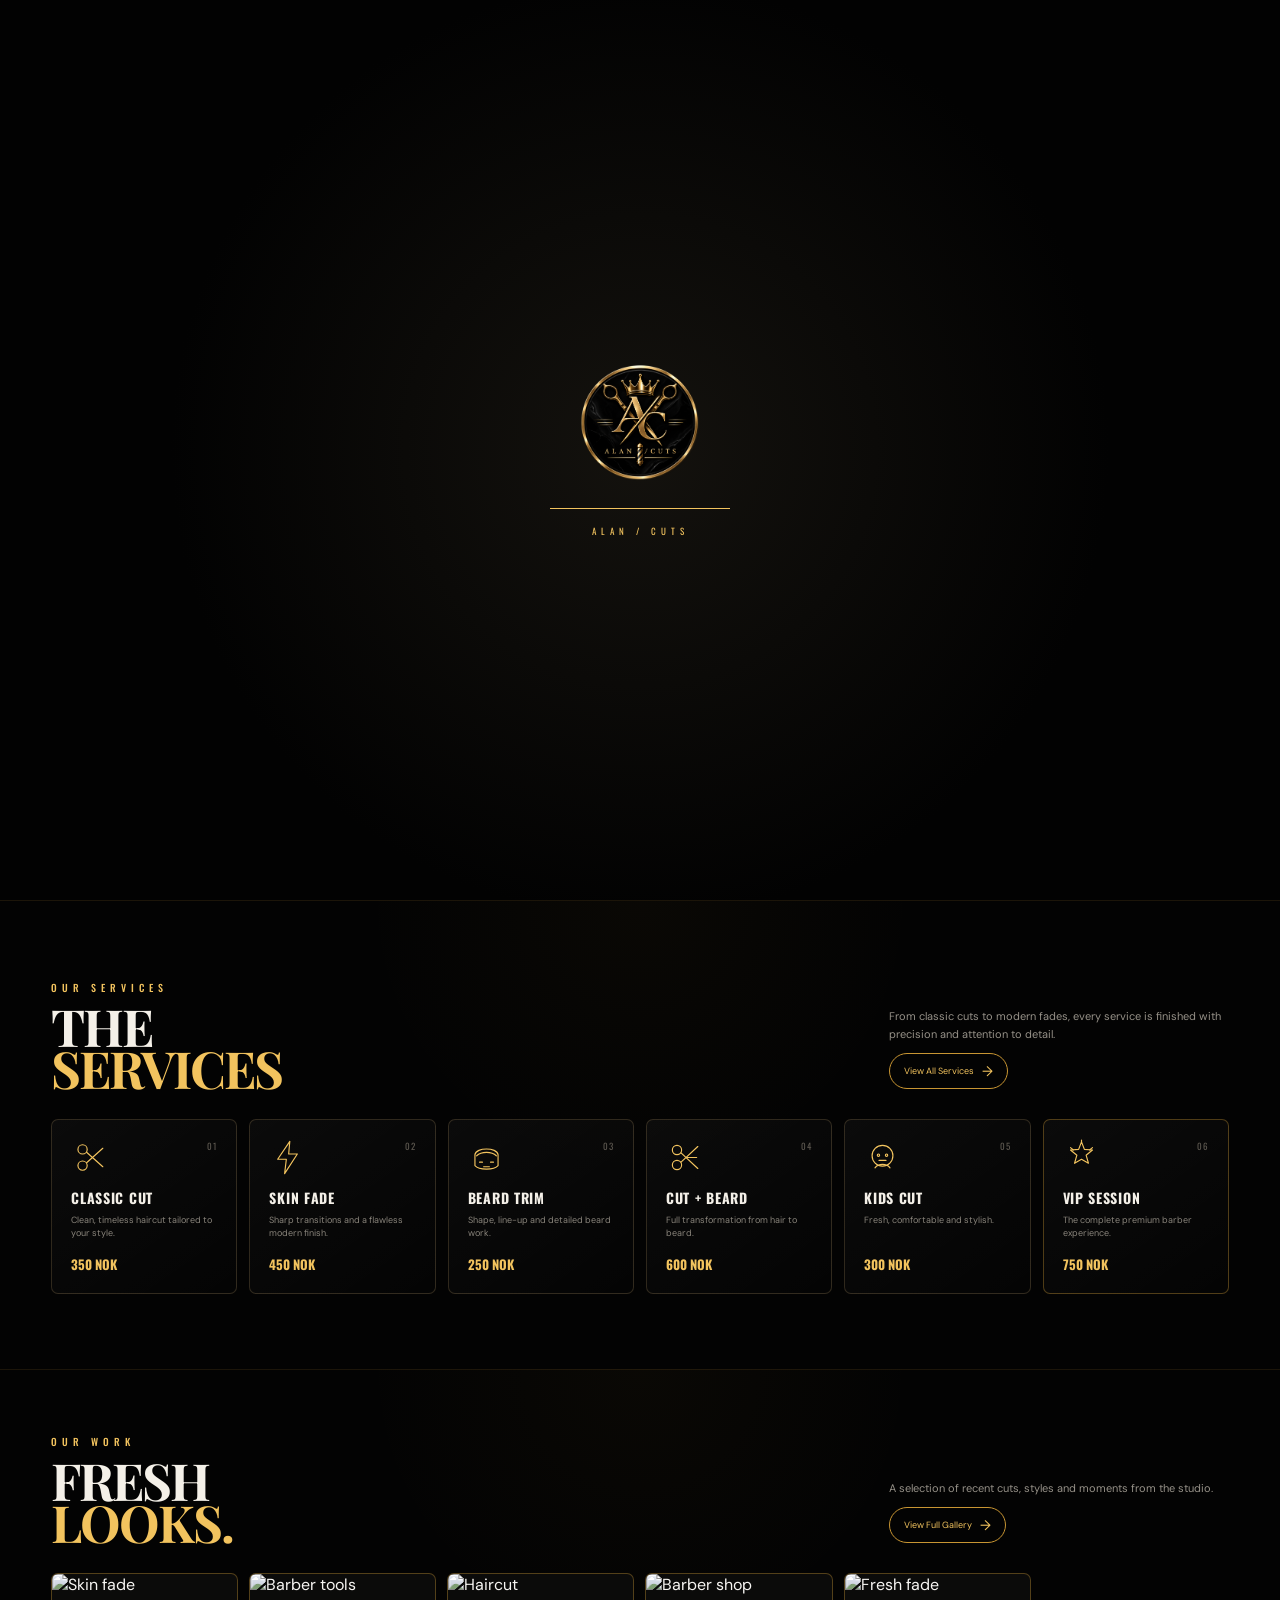
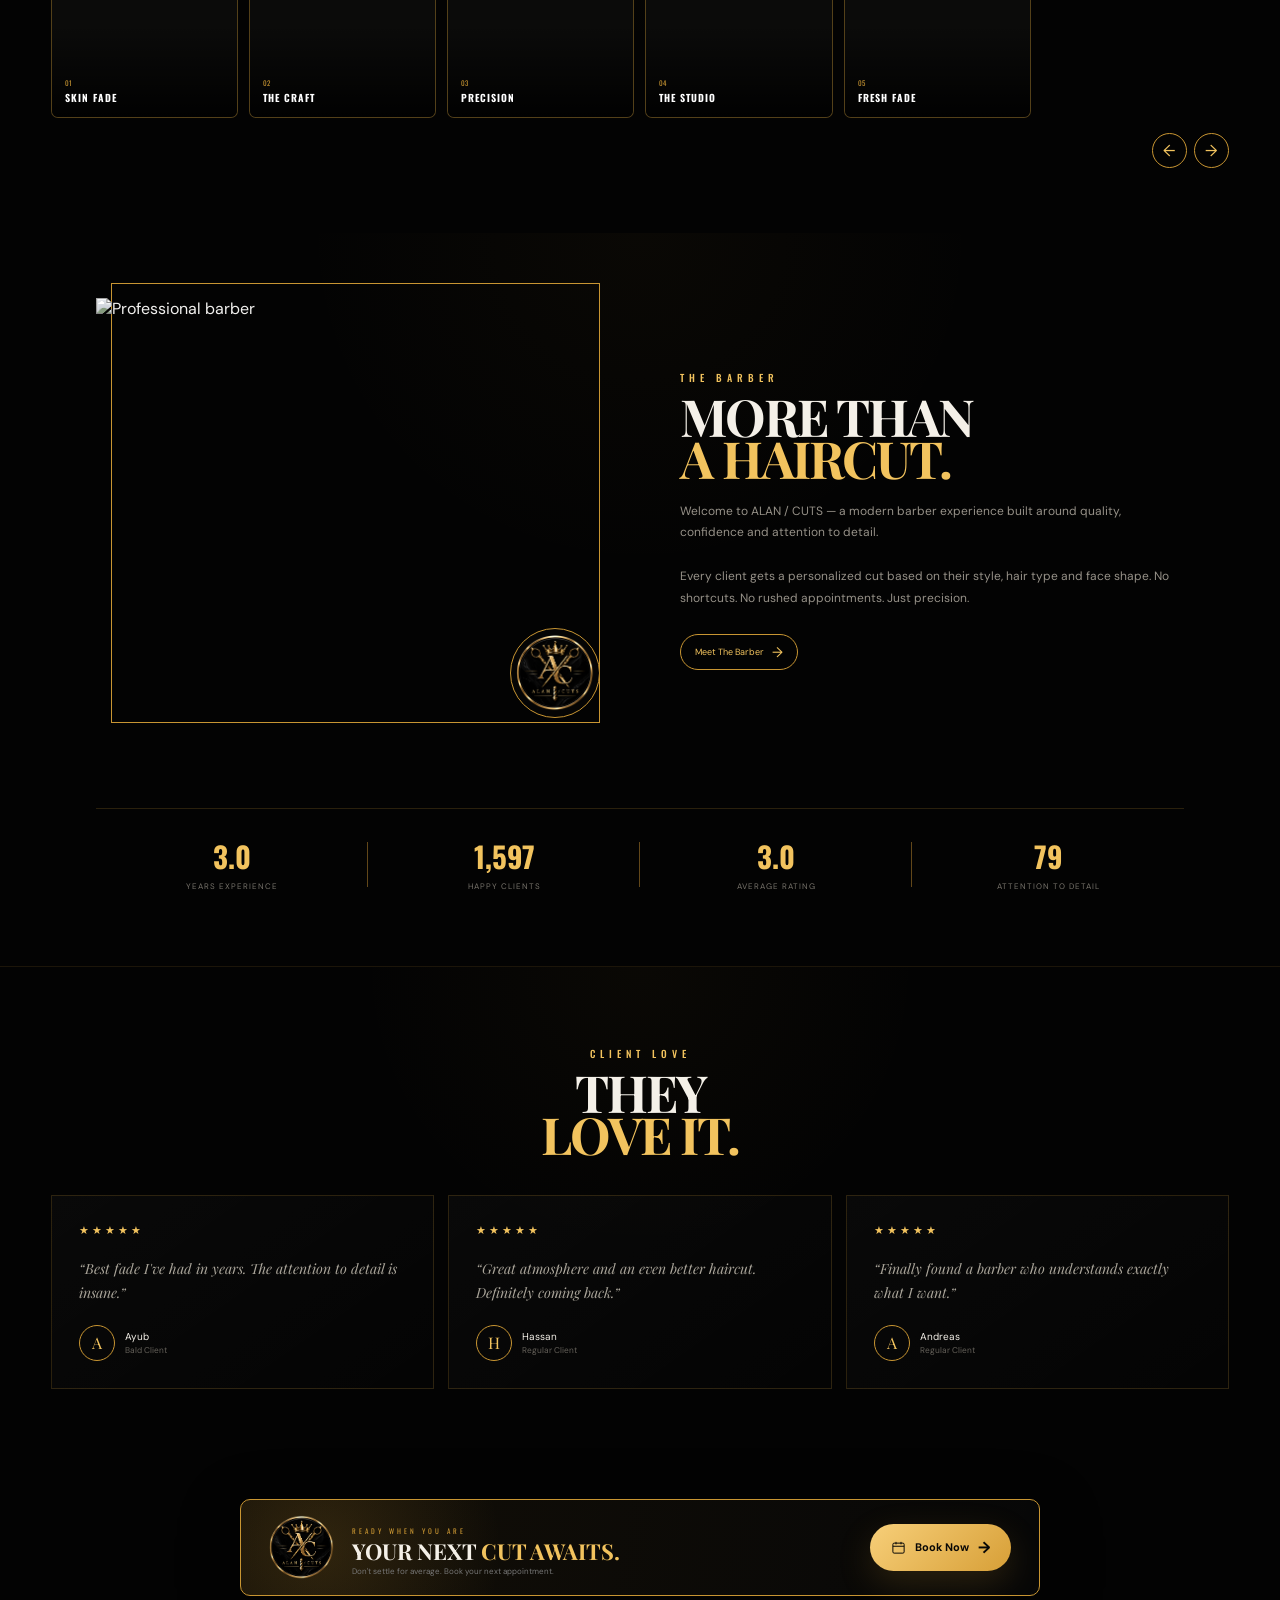
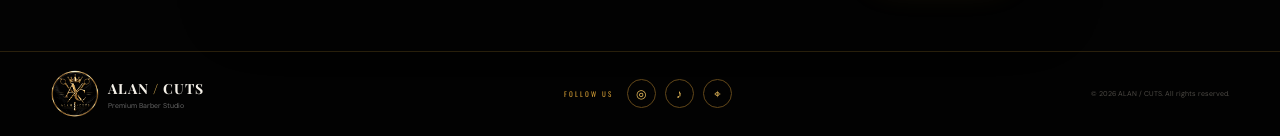
==== cuts/index.html @ 09bd8bc1 "change" ====
<!DOCTYPE html>
<html lang="en">
<head>
    <meta charset="UTF-8">

    <meta
        name="viewport"
        content="width=device-width, initial-scale=1.0"
    >

    <title>ALAN / CUTS — Premium Barber Studio</title>
        <link rel="icon" type="image/png" href="./assets/logo.png?v=2">

    <meta
        name="description"
        content="ALAN / CUTS — Premium barber studio. Sharp cuts, fades and modern styling."
    >

    

    <link rel="preconnect" href="https://fonts.googleapis.com">
    <link rel="preconnect" href="https://fonts.gstatic.com" crossorigin>

    <link
        href="https://fonts.googleapis.com/css2?family=DM+Sans:wght@400;500;600;700&family=Oswald:wght@400;500;600;700&family=Playfair+Display:ital,wght@0,400;0,500;0,600;0,700;1,500;1,600&display=swap"
        rel="stylesheet"
    >

    <link rel="stylesheet" href="style.css">
</head>

<body>

<!-- ======================================================
     LOADER
====================================================== -->

<div class="loader" id="loader">

    <div class="loader-logo">
        <img src="assets/logo.png" alt="ALAN / CUTS">
    </div>

    <div class="loader-line">
        <span></span>
    </div>

    <p>ALAN / CUTS</p>

</div>


<!-- ======================================================
     NAVIGATION
====================================================== -->

<header class="header" id="header">

    <div class="nav-container">

        <a href="#home" class="brand">

            <img
                src="assets/logo.png"
                alt="ALAN / CUTS"
            >

            <div class="brand-name">
                ALAN <span>/</span> CUTS
                <small>PREMIUM BARBER STUDIO</small>
            </div>

        </a>


        <nav class="navigation" id="navigation">

            <a class="active" href="#home">Home</a>
            <a href="#services">Services</a>
            <a href="#about">About</a>
            <a href="#gallery">Gallery</a>
            <a href="#reviews">Reviews</a>

        </nav>


        <a href="#booking" class="book-button">

            <span class="calendar-icon">
                <svg viewBox="0 0 24 24">
                    <rect x="3" y="5" width="18" height="16" rx="2"/>
                    <path d="M8 3v4M16 3v4M3 10h18"/>
                </svg>
            </span>

            Book a Cut

        </a>


        <button
            class="menu-button"
            id="menuButton"
            aria-label="Open menu"
        >

            <span></span>
            <span></span>
            <span></span>

        </button>

    </div>

</header>


<!-- ======================================================
     HERO
====================================================== -->

<main>

<section class="hero" id="home">

    <div class="hero-image"></div>

    <div class="hero-dark"></div>

    <div class="hero-vignette"></div>


    <!-- Ambient gold lights -->

    <div class="light light-1"></div>
    <div class="light light-2"></div>
    <div class="light light-3"></div>


    <div class="hero-container">


        <!-- LEFT SOCIAL BAR -->

        <aside class="social-bar">

            <a href="#" aria-label="Instagram">

                <svg viewBox="0 0 24 24">
                    <rect x="3" y="3" width="18" height="18" rx="5"/>
                    <circle cx="12" cy="12" r="4"/>
                    <circle cx="17.5" cy="6.5" r=".7"/>
                </svg>

            </a>


            <a href="#" aria-label="TikTok">

                <svg viewBox="0 0 24 24">
                    <path d="M14 4v10.2a4.2 4.2 0 1 1-3.4-4.1"/>
                    <path d="M14 4c.5 2.7 2.1 4.2 5 4.5"/>
                </svg>

            </a>


            <a href="#" aria-label="Location">

                <svg viewBox="0 0 24 24">
                    <path d="M12 21s7-6.1 7-12a7 7 0 1 0-14 0c0 5.9 7 12 7 12z"/>
                    <circle cx="12" cy="9" r="2.2"/>
                </svg>

            </a>


            <div class="social-line"></div>


            <div class="scroll-label">
                <span>↓</span>
                SCROLL DOWN
            </div>

        </aside>


        <!-- HERO TEXT -->

        <div class="hero-copy">

            <div class="eyebrow">
                <span></span>
                Premium Barber Studio
            </div>


            <h1>
                LOOK
                <em>SHARP.</em>
                <small>FEEL SHARP.</small>
            </h1>


            <p class="hero-description">

                Premium cuts, clean fades and modern styling.
                Precision in every detail — because your haircut
                should say something about you.

            </p>


            <div class="hero-actions">

                <a href="#booking" class="primary-button">

                    <svg viewBox="0 0 24 24">
                        <rect x="3" y="5" width="18" height="16" rx="2"/>
                        <path d="M8 3v4M16 3v4M3 10h18"/>
                    </svg>

                    Book Your Cut

                    <span>→</span>

                </a>


                <a href="#gallery" class="secondary-button">

                    <span class="play-icon">▶</span>

                    Watch Our Work

                </a>

            </div>

        </div>


        <!-- CENTER LOGO -->

        <div class="hero-emblem">

            <div class="emblem-orbit orbit-1"></div>
            <div class="emblem-orbit orbit-2"></div>

            <div class="emblem-glow"></div>

            <img
                src="assets/logo.png"
                alt="ALAN / CUTS"
            >

            <div class="emblem-shadow"></div>

        </div>


        <!-- QUOTE -->

        <div class="hero-quote">

            <div class="quote-mark">“</div>

            <p>
                It's not just a haircut.<br>
                It's a statement.
            </p>

            <span>— ALAN / CUTS</span>

        </div>

    </div>

</section>


<!-- ======================================================
     SERVICES
====================================================== -->

<section class="services section" id="services">

    <div class="section-container">


        <div class="section-heading">

            <div class="heading-left">

                <span class="section-eyebrow">
                    Our Services
                </span>

                <h2>
                    THE
                    <strong>SERVICES</strong>
                </h2>

            </div>


            <div class="heading-description">

                <p>
                    From classic cuts to modern fades,
                    every service is finished with precision
                    and attention to detail.
                </p>

                <a href="#booking" class="outline-small">
                    View All Services
                    <span>→</span>
                </a>

            </div>

        </div>


        <div class="services-grid">


            <!-- SERVICE 1 -->

            <article class="service-card">

                <div class="service-top">

                    <div class="service-icon scissors">

                        <svg viewBox="0 0 64 64">
                            <circle cx="20" cy="18" r="8"/>
                            <circle cx="20" cy="46" r="8"/>
                            <path d="M27 23l28 25M27 41L55 16"/>
                        </svg>

                    </div>

                    <span>01</span>

                </div>

                <h3>CLASSIC CUT</h3>

                <p>
                    Clean, timeless haircut tailored
                    to your style.
                </p>

                <strong>350 NOK</strong>

            </article>


            <!-- SERVICE 2 -->

            <article class="service-card">

                <div class="service-top">

                    <div class="service-icon">

                        <svg viewBox="0 0 64 64">
                            <path d="M36 4L15 35h15l-3 25 22-34H34z"/>
                        </svg>

                    </div>

                    <span>02</span>

                </div>

                <h3>SKIN FADE</h3>

                <p>
                    Sharp transitions and a flawless
                    modern finish.
                </p>

                <strong>450 NOK</strong>

            </article>


            <!-- SERVICE 3 -->

            <article class="service-card">

                <div class="service-top">

                    <div class="service-icon">

                        <svg viewBox="0 0 64 64">
                            <path d="M12 27c2-13 38-13 40 0v19c-7 8-33 8-40 0z"/>
                            <path d="M20 40h5M39 40h5"/>
                            <path d="M27 48h10"/>
                            <path d="M15 29c8-8 26-8 34 0"/>
                        </svg>

                    </div>

                    <span>03</span>

                </div>

                <h3>BEARD TRIM</h3>

                <p>
                    Shape, line-up and detailed beard work.
                </p>

                <strong>250 NOK</strong>

            </article>


            <!-- SERVICE 4 -->

            <article class="service-card">

                <div class="service-top">

                    <div class="service-icon">

                        <svg viewBox="0 0 64 64">
                            <circle cx="19" cy="19" r="8"/>
                            <circle cx="19" cy="45" r="8"/>
                            <path d="M26 24l29 27M26 40L55 13"/>
                            <path d="M36 32h17"/>
                        </svg>

                    </div>

                    <span>04</span>

                </div>

                <h3>CUT + BEARD</h3>

                <p>
                    Full transformation from hair to beard.
                </p>

                <strong>600 NOK</strong>

            </article>


            <!-- SERVICE 5 -->

            <article class="service-card">

                <div class="service-top">

                    <div class="service-icon">

                        <svg viewBox="0 0 64 64">
                            <circle cx="32" cy="29" r="18"/>
                            <path d="M19 50c6-8 20-8 26 0"/>
                            <circle cx="25" cy="28" r="2"/>
                            <circle cx="39" cy="28" r="2"/>
                            <path d="M26 37h12"/>
                        </svg>

                    </div>

                    <span>05</span>

                </div>

                <h3>KIDS CUT</h3>

                <p>
                    Fresh, comfortable and stylish.
                </p>

                <strong>300 NOK</strong>

            </article>


            <!-- SERVICE 6 -->

            <article class="service-card featured">

                <div class="service-top">

                    <div class="service-icon">

                        <svg viewBox="0 0 64 64">
                            <path d="M32 5l5 13 14 1-11 9 4 14-12-7-12 7 4-14-11-9 14-1z"/>
                            <path d="M32 5v-3M18 19l-5-4M46 19l5-4"/>
                        </svg>

                    </div>

                    <span>06</span>

                </div>

                <h3>VIP SESSION</h3>

                <p>
                    The complete premium barber experience.
                </p>

                <strong>750 NOK</strong>

            </article>

        </div>

    </div>

</section>


<!-- ======================================================
     GALLERY
====================================================== -->

<section class="gallery section" id="gallery">

    <div class="section-container">


        <div class="section-heading gallery-heading">

            <div class="heading-left">

                <span class="section-eyebrow">
                    Our Work
                </span>

                <h2>
                    FRESH
                    <strong>LOOKS.</strong>
                </h2>

            </div>


            <div class="heading-description">

                <p>
                    A selection of recent cuts,
                    styles and moments from the studio.
                </p>

                <a href="#booking" class="outline-small">
                    View Full Gallery
                    <span>→</span>
                </a>

            </div>

        </div>


        <div class="gallery-track">

            <div class="gallery-card">

                <img src="https://encrypted-tbn0.gstatic.com/images?q=tbn:ANd9GcSjdTLPjmUF-gvK69ivp8LcPqXxm33cgndsiSRj_zIv-w&s=10" alt="Skin fade">

                <div class="gallery-overlay">
                    <span>01</span>
                    <strong>SKIN FADE</strong>
                </div>

            </div>


            <div class="gallery-card">

                <img src="https://encrypted-tbn0.gstatic.com/images?q=tbn:ANd9GcS2ULGyXo52jB0sKtjNqVQYtcdEh_CG9UsjjVviuBA08w&s=10" alt="Barber tools">

                <div class="gallery-overlay">
                    <span>02</span>
                    <strong>THE CRAFT</strong>
                </div>

            </div>


            <div class="gallery-card">

                <img src="https://encrypted-tbn0.gstatic.com/images?q=tbn:ANd9GcTfjYOfTDOnRKJ_KArzZbzQKzBWpyIMgMn4UBZEtpArTQ&s=10" alt="Haircut">

                <div class="gallery-overlay">
                    <span>03</span>
                    <strong>PRECISION</strong>
                </div>

            </div>


            <div class="gallery-card">

                <img src="https://encrypted-tbn0.gstatic.com/images?q=tbn:ANd9GcS_nYGwWxGw8VDMi_0vSdCq5o6_x7zRDdeoTMHhWs1aNA&s=10" alt="Barber shop">

                <div class="gallery-overlay">
                    <span>04</span>
                    <strong>THE STUDIO</strong>
                </div>

            </div>


            <div class="gallery-card">

                <img src="https://encrypted-tbn0.gstatic.com/images?q=tbn:ANd9GcQ9ScmabkZLHC5ffeqWpKlIO9E-sU7QvEfGBvX35zs9rA&s=10" alt="Fresh fade">

                <div class="gallery-overlay">
                    <span>05</span>
                    <strong>FRESH FADE</strong>
                </div>

            </div>


            <div class="gallery-card">

                <img src="https://encrypted-tbn0.gstatic.com/images?q=tbn:ANd9GcTkBMy00sXH3b5YAwVXS_zn3BRya6HDFWJdJz09OaDNVg&s=10" alt="Barber styling">

                <div class="gallery-overlay">
                    <span>06</span>
                    <strong>STYLING</strong>
                </div>

            </div>

        </div>


        <div class="gallery-controls">

            <button id="galleryPrev">←</button>
            <button id="galleryNext">→</button>

        </div>

    </div>

</section>


<!-- ======================================================
     ABOUT + STATS
====================================================== -->

<section class="about section" id="about">

    <div class="about-container">


        <div class="about-image">

            <img
                src="https://images.pexels.com/photos/19664892/pexels-photo-19664892.jpeg?cs=srgb&dl=pexels-kawerodriguess-19664892.jpg&fm=jpg"
                alt="Professional barber"
            >

            <div class="about-frame"></div>

            <div class="about-mini-logo">
                <img src="assets/logo.png" alt="">
            </div>

        </div>


        <div class="about-copy">

            <span class="section-eyebrow">
                The Barber
            </span>

            <h2>
                MORE THAN
                <strong>A HAIRCUT.</strong>
            </h2>

            <p>
                Welcome to ALAN / CUTS — a modern barber
                experience built around quality, confidence
                and attention to detail.
            </p>

            <p>
                Every client gets a personalized cut based
                on their style, hair type and face shape.
                No shortcuts. No rushed appointments.
                Just precision.
            </p>

            <a href="#booking" class="outline-small">
                Meet The Barber
                <span>→</span>
            </a>

        </div>

    </div>


    <div class="stats-container">

        <div class="stat">

            <strong data-number="5">0+</strong>

            <span>Years Experience</span>

        </div>


        <div class="stat">

            <strong data-number="2000">0+</strong>

            <span>Happy Clients</span>

        </div>


        <div class="stat">

            <strong data-number="5">0.0</strong>

            <span>Average Rating</span>

        </div>


        <div class="stat">

            <strong data-number="100">0%</strong>

            <span>Attention To Detail</span>

        </div>

    </div>

</section>


<!-- ======================================================
     REVIEWS
====================================================== -->

<section class="reviews section" id="reviews">

    <div class="section-container">

        <div class="reviews-title">

            <span class="section-eyebrow">
                Client Love
            </span>

            <h2>
                THEY
                <strong>LOVE IT.</strong>
            </h2>

        </div>


        <div class="review-grid">

            <article class="review">

                <div class="stars">
                    ★★★★★
                </div>

                <p>
                    “Best fade I've had in years.
                    The attention to detail is insane.”
                </p>

                <div class="review-person">

                    <div>A</div>

                    <span>
                        Ayub
                        <small>Bald Client</small>
                    </span>

                </div>

            </article>


            <article class="review">

                <div class="stars">
                    ★★★★★
                </div>

                <p>
                    “Great atmosphere and an even
                    better haircut. Definitely coming back.”
                </p>

                <div class="review-person">

                    <div>H</div>

                    <span>
                        Hassan
                        <small>Regular Client</small>
                    </span>

                </div>

            </article>


            <article class="review">

                <div class="stars">
                    ★★★★★
                </div>

                <p>
                    “Finally found a barber who understands
                    exactly what I want.”
                </p>

                <div class="review-person">

                    <div>A</div>

                    <span>
                        Andreas
                        <small>Regular Client</small>
                    </span>

                </div>

            </article>

        </div>

    </div>

</section>


<!-- ======================================================
     BOOKING CTA
====================================================== -->

<section class="booking" id="booking">

    <div class="booking-container">

        <div class="booking-logo">

            <img src="assets/logo.png" alt="ALAN / CUTS">

        </div>


        <div class="booking-content">

            <span>
                Ready when you are
            </span>

            <h2>
                YOUR NEXT
                <strong>CUT AWAITS.</strong>
            </h2>

            <p>
                Don't settle for average.
                Book your next appointment.
            </p>

        </div>


        <a href="#" class="primary-button">

            <svg viewBox="0 0 24 24">
                <rect x="3" y="5" width="18" height="16" rx="2"/>
                <path d="M8 3v4M16 3v4M3 10h18"/>
            </svg>

            Book Now

            <span>→</span>

        </a>

    </div>

</section>

</main>


<!-- ======================================================
     FOOTER
====================================================== -->

<footer>

    <div class="footer-container">


        <div class="footer-brand">

            <img src="assets/logo.png" alt="ALAN / CUTS">

            <div>
                <strong>
                    ALAN <span>/</span> CUTS
                </strong>

                <small>
                    Premium Barber Studio
                </small>
            </div>

        </div>


        <div class="footer-social">

            <span>FOLLOW US</span>

            <a href="#">◎</a>
            <a href="#">♪</a>
            <a href="#">⌖</a>

        </div>


        <p>
            © <span id="year"></span> ALAN / CUTS.
            All rights reserved.
        </p>

    </div>

</footer>


<script src="script.js"></script>

</body>
</html>
---- cuts/style.css ----
/* ==========================================================
   ALAN / CUTS — PURE PREMIER
========================================================== */

:root {
    --black: #030303;
    --black-2: #080807;
    --panel: #0c0c0b;

    --gold: #c89532;
    --gold-light: #f2c35e;
    --gold-bright: #ffd878;
    --gold-dark: #624719;

    --white: #f4f0e8;
    --gray: #969188;
    --gray-dark: #56534d;

    --border: rgba(200,149,50,.25);

    --serif: "Playfair Display", Georgia, serif;
    --display: "Oswald", sans-serif;
    --sans: "DM Sans", sans-serif;

    --max: 1380px;
}


/* ==========================================================
   RESET
========================================================== */

* {
    margin: 0;
    padding: 0;
    box-sizing: border-box;
}

html {
    scroll-behavior: smooth;
}

body {
    background: var(--black);
    color: var(--white);

    font-family: var(--sans);

    overflow-x: hidden;
}

body.loading {
    overflow: hidden;
}

img {
    display: block;
    max-width: 100%;
}

a {
    color: inherit;
    text-decoration: none;
}

button {
    font: inherit;
}

::selection {
    background: var(--gold);
    color: #000;
}


/* ==========================================================
   LOADER
========================================================== */

.loader {
    position: fixed;
    inset: 0;

    z-index: 9999;

    background:
        radial-gradient(
            circle at center,
            #14120e,
            #020202 60%
        );

    display: flex;
    flex-direction: column;

    align-items: center;
    justify-content: center;

    transition:
        opacity .8s ease,
        visibility .8s ease;
}

.loader.hide {
    opacity: 0;
    visibility: hidden;
}

.loader-logo {
    width: 120px;
    height: 120px;

    margin-bottom: 25px;

    animation:
        loaderPulse 2s infinite ease-in-out;
}

.loader-logo img {
    width: 100%;
    height: 100%;

    object-fit: contain;
}

.loader-line {
    width: 180px;
    height: 1px;

    background: #29251d;

    overflow: hidden;
}

.loader-line span {
    display: block;

    width: 0%;
    height: 100%;

    background: var(--gold-light);

    animation: loadingLine 1.8s ease forwards;
}

.loader p {
    margin-top: 15px;

    color: var(--gold-light);

    font-family: var(--display);

    font-size: 9px;

    letter-spacing: 5px;
}

@keyframes loadingLine {
    to {
        width: 100%;
    }
}

@keyframes loaderPulse {
    50% {
        transform: scale(1.04);
        filter: drop-shadow(
            0 0 25px rgba(242,195,94,.35)
        );
    }
}


/* ==========================================================
   HEADER
========================================================== */

.header {
    position: fixed;

    top: 0;
    left: 0;

    width: 100%;

    z-index: 500;

    border-bottom: 1px solid rgba(200,149,50,.16);

    background:
        linear-gradient(
            rgba(0,0,0,.88),
            rgba(0,0,0,.45)
        );

    backdrop-filter: blur(15px);

    transition: .4s ease;
}

.header.scrolled {
    background: rgba(3,3,3,.96);

    border-color: var(--border);
}

.nav-container {
    width: min(var(--max), 92%);

    height: 68px;

    margin: auto;

    display: flex;

    align-items: center;

    justify-content: space-between;
}


/* ==========================================================
   BRAND
========================================================== */

.brand {
    display: flex;

    align-items: center;

    gap: 12px;
}

.brand img {
    width: 47px;
    height: 47px;

    object-fit: contain;

    border-radius: 50%;
}

.brand-name {
    font-family: var(--serif);

    font-size: 16px;

    letter-spacing: 1.5px;
}

.brand-name span {
    color: var(--gold-light);

    margin: 0 3px;
}

.brand-name small {
    display: block;

    margin-top: 2px;

    color: var(--gold);

    font-family: var(--display);

    font-size: 6px;

    letter-spacing: 3px;
}


/* ==========================================================
   NAV
========================================================== */

.navigation {
    display: flex;

    gap: 42px;

    margin-left: auto;
    margin-right: 55px;
}

.navigation a {
    position: relative;

    color: #ddd8ce;

    font-size: 12px;

    transition: .3s;
}

.navigation a::after {
    content: "";

    position: absolute;

    left: 50%;
    bottom: -9px;

    width: 0;
    height: 1px;

    background: var(--gold-light);

    transform: translateX(-50%);

    transition: .3s;
}

.navigation a:hover,
.navigation a.active {
    color: var(--gold-light);
}

.navigation a:hover::after,
.navigation a.active::after {
    width: 18px;
}


/* ==========================================================
   BOOK BUTTON
========================================================== */

.book-button {
    display: flex;

    align-items: center;

    gap: 8px;

    border: 1px solid var(--gold);

    border-radius: 50px;

    padding: 9px 20px;

    color: var(--gold-light);

    font-size: 11px;

    white-space: nowrap;

    transition: .35s;
}

.book-button:hover {
    background: var(--gold-light);

    color: #000;

    box-shadow:
        0 0 25px rgba(242,195,94,.2);
}

.calendar-icon svg,
.primary-button svg {
    width: 15px;
    height: 15px;

    fill: none;

    stroke: currentColor;

    stroke-width: 1.6;
}


/* ==========================================================
   MOBILE MENU
========================================================== */

.menu-button {
    display: none;

    border: 0;

    background: transparent;

    width: 28px;

    cursor: pointer;
}

.menu-button span {
    display: block;

    width: 100%;
    height: 1px;

    background: var(--gold-light);

    margin: 6px 0;

    transition: .3s;
}


/* ==========================================================
   HERO
========================================================== */

.hero {
    position: relative;

    min-height: 720px;
    height: 100vh;

    max-height: 950px;

    overflow: hidden;

    background: #050505;
}


/* Background image */

.hero-image {
    position: absolute;
    inset: 0;

    background-image:
        url("assets/hero.jpg");

    background-position:
        center right;

    background-size:
        cover;

    filter:
        saturate(.75)
        contrast(1.08);

    transform: scale(1.04);
}


/* Cinematic layers */

.hero-dark {
    position: absolute;
    inset: 0;

    background:
        linear-gradient(
            90deg,
            #020202 0%,
            rgba(2,2,2,.97) 17%,
            rgba(2,2,2,.68) 37%,
            rgba(2,2,2,.08) 72%,
            rgba(2,2,2,.42) 100%
        );
}

.hero-vignette {
    position: absolute;
    inset: 0;

    background:
        radial-gradient(
            ellipse at center,
            transparent 30%,
            rgba(0,0,0,.55) 100%
        ),
        linear-gradient(
            0deg,
            rgba(0,0,0,.9),
            transparent 28%,
            rgba(0,0,0,.25)
        );
}


/* ==========================================================
   AMBIENT LIGHT
========================================================== */

.light {
    position: absolute;

    border-radius: 50%;

    background: var(--gold);

    filter: blur(70px);

    pointer-events: none;
}

.light-1 {
    width: 220px;
    height: 220px;

    left: 43%;
    top: 20%;

    opacity: .11;
}

.light-2 {
    width: 150px;
    height: 150px;

    right: 20%;
    top: 8%;

    opacity: .15;
}

.light-3 {
    width: 180px;
    height: 180px;

    right: 4%;
    bottom: 10%;

    opacity: .08;
}


/* ==========================================================
   HERO CONTAINER
========================================================== */

.hero-container {
    position: relative;

    width: min(var(--max), 92%);

    height: 100%;

    margin: auto;
}


/* ==========================================================
   SOCIAL BAR
========================================================== */

.social-bar {
    position: absolute;

    left: 0;
    bottom: 55px;

    z-index: 10;

    display: flex;
    flex-direction: column;

    align-items: center;

    gap: 11px;
}

.social-bar a {
    width: 35px;
    height: 35px;

    border: 1px solid rgba(200,149,50,.65);

    border-radius: 50%;

    display: grid;
    place-items: center;

    color: var(--gold-light);

    transition: .3s;
}

.social-bar a:hover {
    background: var(--gold-light);

    color: #000;

    transform: translateY(-3px);
}

.social-bar svg {
    width: 16px;
    height: 16px;

    fill: none;

    stroke: currentColor;

    stroke-width: 1.5;
}

.social-line {
    width: 1px;
    height: 78px;

    margin-top: 4px;

    background:
        linear-gradient(
            var(--gold),
            transparent
        );
}

.scroll-label {
    display: flex;

    align-items: center;

    gap: 7px;

    color: var(--gold);

    font-family: var(--display);

    font-size: 8px;

    letter-spacing: 1px;

    writing-mode: vertical-rl;
}

.scroll-label span {
    font-size: 15px;
}


/* ==========================================================
   HERO COPY
========================================================== */

.hero-copy {
    position: absolute;

    left: 76px;
    top: 50%;

    transform: translateY(-45%);

    z-index: 10;

    width: 390px;
}

.eyebrow,
.section-eyebrow {
    color: var(--gold-light);

    font-family: var(--display);

    text-transform: uppercase;

    letter-spacing: 5px;

    font-size: 10px;

    font-weight: 500;
}

.eyebrow {
    display: flex;

    align-items: center;

    gap: 10px;
}

.eyebrow span {
    width: 20px;
    height: 1px;

    background: var(--gold);
}

.hero-copy h1 {
    margin: 18px 0 21px;

    font-family: var(--serif);

    font-size: clamp(65px, 6.5vw, 100px);

    line-height: .78;

    letter-spacing: -5px;

    text-transform: uppercase;
}

.hero-copy h1 em {
    display: block;

    color: var(--gold-light);

    font-style: normal;
}

.hero-copy h1 small {
    display: block;

    margin-top: 14px;

    font-size: .52em;

    letter-spacing: -2px;
}

.hero-description {
    max-width: 350px;

    color: #c3beb4;

    font-size: 13px;

    line-height: 1.7;

    margin-bottom: 24px;
}


/* ==========================================================
   HERO BUTTONS
========================================================== */

.hero-actions {
    display: flex;

    gap: 12px;
}

.primary-button,
.secondary-button {
    display: inline-flex;

    align-items: center;
    justify-content: center;

    gap: 9px;

    border-radius: 50px;

    padding: 13px 21px;

    font-size: 11px;

    font-weight: 700;

    transition: .35s;
}

.primary-button {
    background:
        linear-gradient(
            135deg,
            #f7cf79,
            #d79f37
        );

    color: #090806;

    box-shadow:
        0 12px 35px rgba(200,149,50,.18);
}

.primary-button:hover {
    transform: translateY(-3px);

    box-shadow:
        0 16px 40px rgba(200,149,50,.3);
}

.primary-button > span {
    font-size: 16px;
}

.secondary-button {
    border: 1px solid var(--gold);

    color: var(--white);

    background: rgba(0,0,0,.28);
}

.secondary-button:hover {
    background: rgba(200,149,50,.1);

    color: var(--gold-light);
}

.play-icon {
    font-size: 9px;
}


/* ==========================================================
   HERO EMBLEM
========================================================== */

.hero-emblem {
    position: absolute;

    z-index: 7;

    width: min(425px, 38vw);
    aspect-ratio: 1;

    left: 53%;

    top: 51%;

    transform:
        translate(-50%, -50%);

    display: grid;

    place-items: center;
}

.hero-emblem img {
    position: relative;

    width: 86%;
    height: 86%;

    object-fit: contain;

    z-index: 5;

    filter:
        drop-shadow(0 0 12px rgba(242,195,94,.3))
        drop-shadow(0 0 50px rgba(200,149,50,.2));

    animation:
        emblemFloat 5s ease-in-out infinite;
}

.emblem-glow {
    position: absolute;

    inset: 10%;

    border-radius: 50%;

    background: var(--gold);

    filter: blur(55px);

    opacity: .1;

    animation:
        emblemGlow 4s ease-in-out infinite;
}

.emblem-orbit {
    position: absolute;

    border-radius: 50%;

    border: 1px solid rgba(242,195,94,.55);

    box-shadow:
        0 0 25px rgba(242,195,94,.08);

    pointer-events: none;
}

.orbit-1 {
    inset: 4%;
}

.orbit-2 {
    inset: 0;

    border-color: rgba(242,195,94,.12);

    transform: rotate(18deg) scale(.96);
}

.emblem-shadow {
    position: absolute;

    width: 65%;
    height: 12%;

    bottom: -3%;

    background: #000;

    filter: blur(18px);

    opacity: .8;
}

@keyframes emblemFloat {
    0%, 100% {
        transform: translateY(0);
    }

    50% {
        transform: translateY(-7px);
    }
}

@keyframes emblemGlow {
    50% {
        opacity: .18;
        transform: scale(1.08);
    }
}


/* ==========================================================
   QUOTE
========================================================== */

.hero-quote {
    position: absolute;

    z-index: 10;

    right: 25px;
    bottom: 63px;

    text-align: right;
}

.quote-mark {
    position: absolute;

    right: 110px;
    top: -30px;

    color: var(--gold);

    opacity: .3;

    font-family: var(--serif);

    font-size: 45px;
}

.hero-quote p {
    font-family: var(--serif);

    font-style: italic;

    font-size: 15px;

    line-height: 1.45;
}

.hero-quote span {
    display: block;

    color: var(--gold-light);

    font-family: var(--display);

    font-size: 9px;

    letter-spacing: 2px;

    margin-top: 10px;
}


/* ==========================================================
   SECTIONS
========================================================== */

.section {
    position: relative;

    padding: 75px 0;

    background:
        radial-gradient(
            circle at 50% 0%,
            rgba(200,149,50,.035),
            transparent 35%
        ),
        var(--black);
}

.section-container {
    width: min(var(--max), 92%);

    margin: auto;
}


/* ==========================================================
   SECTION HEADING
========================================================== */

.section-heading {
    display: flex;

    align-items: flex-end;

    justify-content: space-between;

    gap: 40px;

    margin-bottom: 30px;
}

.heading-left h2,
.about-copy h2,
.reviews-title h2 {
    margin-top: 8px;

    font-family: var(--serif);

    font-size: clamp(43px, 4vw, 62px);

    line-height: .82;

    letter-spacing: -2px;
}

.heading-left h2 strong,
.about-copy h2 strong,
.reviews-title h2 strong {
    display: block;

    color: var(--gold-light);
}

.heading-description {
    width: 340px;
}

.heading-description p {
    color: var(--gray);

    font-size: 11px;

    line-height: 1.65;

    margin-bottom: 10px;
}

.outline-small {
    display: inline-flex;

    align-items: center;

    gap: 8px;

    padding: 8px 14px;

    border: 1px solid var(--gold);

    border-radius: 30px;

    color: var(--gold-light);

    font-size: 9px;

    transition: .3s;
}

.outline-small span {
    font-size: 14px;
}

.outline-small:hover {
    background: var(--gold);

    color: #000;
}


/* ==========================================================
   SERVICES
========================================================== */

.services {
    border-top: 1px solid rgba(200,149,50,.12);
    border-bottom: 1px solid rgba(200,149,50,.12);
}

.services-grid {
    display: grid;

    grid-template-columns:
        repeat(6, 1fr);

    gap: 12px;
}

.service-card {
    position: relative;

    min-height: 160px;

    padding: 19px;

    overflow: hidden;

    border: 1px solid rgba(180,150,100,.24);

    border-radius: 7px;

    background:
        linear-gradient(
            145deg,
            rgba(255,255,255,.035),
            rgba(255,255,255,.006)
        );

    transition:
        transform .4s,
        border-color .4s,
        background .4s;
}

.service-card::before {
    content: "";

    position: absolute;

    width: 90px;
    height: 90px;

    top: -50px;
    right: -30px;

    border-radius: 50%;

    background: var(--gold);

    filter: blur(35px);

    opacity: 0;

    transition: .4s;
}

.service-card:hover {
    transform: translateY(-6px);

    border-color: var(--gold);

    background:
        linear-gradient(
            145deg,
            rgba(200,149,50,.08),
            rgba(255,255,255,.01)
        );
}

.service-card:hover::before {
    opacity: .2;
}

.service-card.featured {
    border-color: rgba(200,149,50,.38);
}

.service-top {
    display: flex;

    justify-content: space-between;

    align-items: flex-start;
}

.service-top > span {
    color: #5c574f;

    font-family: var(--display);

    font-size: 9px;

    letter-spacing: 1px;
}

.service-icon {
    width: 37px;
    height: 37px;

    display: grid;
    place-items: center;

    color: var(--gold-light);
}

.service-icon svg {
    width: 100%;
    height: 100%;

    fill: none;

    stroke: currentColor;

    stroke-width: 2;

    stroke-linecap: round;

    stroke-linejoin: round;
}

.service-card h3 {
    margin-top: 11px;

    font-family: var(--display);

    font-size: 14px;

    letter-spacing: .7px;
}

.service-card p {
    min-height: 32px;

    margin-top: 6px;

    color: #89847b;

    font-size: 9px;

    line-height: 1.45;
}

.service-card > strong {
    display: block;

    margin-top: 8px;

    color: var(--gold-light);

    font-family: var(--display);

    font-size: 13px;
}


/* ==========================================================
   GALLERY
========================================================== */

.gallery {
    padding-top: 60px;
    padding-bottom: 65px;
}

.gallery-track {
    display: flex;

    gap: 11px;

    overflow: hidden;
}

.gallery-card {
    position: relative;

    flex: 0 0 calc((100% - 55px) / 6);

    height: 145px;

    overflow: hidden;

    border: 1px solid rgba(200,149,50,.38);

    border-radius: 7px;

    background: #0b0b0a;
}

.gallery-card img {
    width: 100%;
    height: 100%;

    object-fit: cover;

    filter:
        grayscale(.65)
        contrast(1.05);

    transition:
        transform .7s,
        filter .7s;
}

.gallery-card:hover img {
    transform: scale(1.1);

    filter:
        grayscale(0)
        contrast(1.1);
}

.gallery-card::after {
    content: "";

    position: absolute;

    inset: 0;

    background:
        linear-gradient(
            transparent 35%,
            rgba(0,0,0,.9)
        );
}

.gallery-overlay {
    position: absolute;

    z-index: 2;

    bottom: 12px;
    left: 13px;

    display: flex;
    flex-direction: column;

    gap: 2px;
}

.gallery-overlay span {
    color: var(--gold);

    font-family: var(--display);

    font-size: 7px;
}

.gallery-overlay strong {
    color: white;

    font-family: var(--display);

    font-size: 10px;

    letter-spacing: 1px;
}

.gallery-controls {
    display: flex;

    justify-content: flex-end;

    gap: 7px;

    margin-top: 15px;
}

.gallery-controls button {
    width: 35px;
    height: 35px;

    border-radius: 50%;

    border: 1px solid var(--gold);

    background: transparent;

    color: var(--gold-light);

    cursor: pointer;

    transition: .3s;
}

.gallery-controls button:hover {
    background: var(--gold);

    color: #000;
}


/* ==========================================================
   ABOUT
========================================================== */

.about {
    padding-top: 65px;
}

.about-container {
    width: min(1100px, 85%);

    margin: auto;

    display: grid;

    grid-template-columns: 1fr 1fr;

    gap: 80px;

    align-items: center;
}

.about-image {
    position: relative;

    height: 440px;
}

.about-image > img {
    position: relative;

    z-index: 2;

    width: 90%;
    height: 100%;

    object-fit: cover;

    filter: grayscale(.75);
}

.about-frame {
    position: absolute;

    z-index: 1;

    inset: -15px 0 15px 15px;

    border: 1px solid var(--gold);
}

.about-mini-logo {
    position: absolute;

    z-index: 4;

    right: 0;
    bottom: 20px;

    width: 90px;
    height: 90px;

    padding: 5px;

    border-radius: 50%;

    background: #050505;

    border: 1px solid var(--gold);
}

.about-mini-logo img {
    width: 100%;
    height: 100%;

    border-radius: 50%;
}

.about-copy p {
    max-width: 500px;

    color: var(--gray);

    font-size: 12px;

    line-height: 1.8;

    margin-top: 22px;
}

.about-copy .outline-small {
    margin-top: 25px;
}


/* ==========================================================
   STATS
========================================================== */

.stats-container {
    width: min(1100px, 85%);

    margin: 70px auto 0;

    padding-top: 25px;

    border-top: 1px solid rgba(200,149,50,.2);

    display: grid;

    grid-template-columns:
        repeat(4, 1fr);
}

.stat {
    position: relative;

    text-align: center;
}

.stat:not(:last-child)::after {
    content: "";

    position: absolute;

    right: 0;
    top: 8px;

    width: 1px;
    height: 45px;

    background: var(--gold-dark);
}

.stat strong {
    color: var(--gold-light);

    font-family: var(--display);

    font-size: 29px;
}

.stat span {
    display: block;

    margin-top: 4px;

    color: #77736b;

    font-size: 8px;

    text-transform: uppercase;

    letter-spacing: 1px;
}


/* ==========================================================
   REVIEWS
========================================================== */

.reviews {
    border-top: 1px solid rgba(200,149,50,.12);
}

.reviews-title {
    text-align: center;

    margin-bottom: 40px;
}

.review-grid {
    display: grid;

    grid-template-columns:
        repeat(3, 1fr);

    gap: 14px;
}

.review {
    padding: 27px;

    border: 1px solid rgba(200,149,50,.2);

    background:
        linear-gradient(
            145deg,
            rgba(255,255,255,.025),
            rgba(255,255,255,.005)
        );
}

.stars {
    color: var(--gold-light);

    letter-spacing: 3px;

    font-size: 11px;
}

.review > p {
    margin: 20px 0;

    color: #aaa59a;

    font-family: var(--serif);

    font-style: italic;

    font-size: 14px;

    line-height: 1.7;
}

.review-person {
    display: flex;

    align-items: center;

    gap: 10px;
}

.review-person > div {
    width: 36px;
    height: 36px;

    border: 1px solid var(--gold);

    border-radius: 50%;

    display: grid;
    place-items: center;

    color: var(--gold-light);

    font-family: var(--serif);
}

.review-person span {
    font-size: 10px;
}

.review-person small {
    display: block;

    color: #65615a;

    margin-top: 2px;
}


/* ==========================================================
   BOOKING
========================================================== */

.booking {
    padding: 35px 0 55px;

    background: var(--black);
}

.booking-container {
    width: min(800px, 88%);

    min-height: 90px;

    margin: auto;

    padding: 15px 28px;

    border: 1px solid var(--gold);

    border-radius: 10px;

    background:
        radial-gradient(
            circle at 10% 50%,
            rgba(200,149,50,.17),
            transparent 25%
        ),
        linear-gradient(
            100deg,
            rgba(200,149,50,.08),
            rgba(255,255,255,.015)
        );

    display: flex;

    align-items: center;

    gap: 18px;

    box-shadow:
        0 15px 60px rgba(0,0,0,.35);
}

.booking-logo {
    width: 65px;
    height: 65px;

    flex-shrink: 0;
}

.booking-logo img {
    width: 100%;
    height: 100%;

    border-radius: 50%;
}

.booking-content {
    flex: 1;
}

.booking-content > span {
    color: var(--gold);

    font-family: var(--display);

    font-size: 7px;

    text-transform: uppercase;

    letter-spacing: 3px;
}

.booking-content h2 {
    margin-top: 3px;

    font-family: var(--serif);

    font-size: 22px;

    line-height: .9;
}

.booking-content h2 strong {
    color: var(--gold-light);
}

.booking-content p {
    margin-top: 5px;

    color: #777;

    font-size: 8px;
}


/* ==========================================================
   FOOTER
========================================================== */

footer {
    padding: 18px 0;

    border-top: 1px solid rgba(200,149,50,.2);

    background: #020202;
}

.footer-container {
    width: min(var(--max), 92%);

    margin: auto;

    display: flex;

    align-items: center;

    justify-content: space-between;

    gap: 25px;
}

.footer-brand {
    display: flex;

    align-items: center;

    gap: 9px;
}

.footer-brand img {
    width: 48px;
    height: 48px;

    border-radius: 50%;
}

.footer-brand strong {
    font-family: var(--serif);

    font-size: 14px;

    letter-spacing: 1px;
}

.footer-brand strong span {
    color: var(--gold-light);
}

.footer-brand small {
    display: block;

    margin-top: 2px;

    color: #666;

    font-size: 7px;
}

.footer-social {
    display: flex;

    align-items: center;

    gap: 9px;
}

.footer-social > span {
    margin-right: 5px;

    color: var(--gold);

    font-family: var(--display);

    font-size: 7px;

    letter-spacing: 2px;
}

.footer-social a {
    width: 29px;
    height: 29px;

    display: grid;
    place-items: center;

    border: 1px solid var(--gold-dark);

    border-radius: 50%;

    color: var(--gold-light);

    font-size: 12px;

    transition: .3s;
}

.footer-social a:hover {
    background: var(--gold);

    color: #000;
}

.footer-container > p {
    color: #4d4a45;

    font-size: 7px;
}


/* ==========================================================
   REVEAL ANIMATIONS
========================================================== */

.reveal {
    opacity: 0;

    transform: translateY(25px);

    transition:
        opacity .8s ease,
        transform .8s ease;
}

.reveal.visible {
    opacity: 1;

    transform: translateY(0);
}


/* ==========================================================
   RESPONSIVE
========================================================== */

@media (max-width: 1100px) {

    .navigation {
        gap: 22px;

        margin-right: 25px;
    }

    .hero-copy {
        left: 55px;
    }

    .hero-emblem {
        left: 55%;
    }

    .services-grid {
        grid-template-columns:
            repeat(3, 1fr);
    }

    .service-card {
        min-height: 170px;
    }

    .gallery-card {
        flex-basis:
            calc((100% - 33px) / 4);
    }

}


/* ==========================================================
   TABLET
========================================================== */

@media (max-width: 800px) {

    .navigation,
    .book-button {
        display: none;
    }

    .menu-button {
        display: block;
    }

    .navigation.mobile {
        position: absolute;

        top: 68px;
        left: 0;

        display: flex;

        flex-direction: column;

        align-items: flex-start;

        gap: 0;

        width: 100%;

        padding: 10px 7% 20px;

        background: rgba(3,3,3,.98);

        border-bottom: 1px solid var(--gold-dark);
    }

    .navigation.mobile a {
        width: 100%;

        padding: 14px 0;
    }


    .hero {
        min-height: 850px;

        height: auto;
    }

    .hero-image {
        background-position: 65% center;
    }

    .hero-dark {
        background:
            linear-gradient(
                180deg,
                rgba(0,0,0,.75),
                rgba(0,0,0,.75)
            ),
            linear-gradient(
                90deg,
                rgba(0,0,0,.95),
                rgba(0,0,0,.35)
            );
    }

    .hero-copy {
        left: 0;
        top: auto;
        bottom: 75px;

        transform: none;

        width: 100%;

        padding-left: 45px;
    }

    .hero-emblem {
        width: 310px;

        left: 65%;
        top: 38%;
    }

    .hero-quote {
        display: none;
    }

    .social-bar {
        display: none;
    }

    .section-heading {
        align-items: flex-start;

        flex-direction: column;
    }

    .heading-description {
        width: 100%;
    }

    .services-grid {
        grid-template-columns:
            repeat(2, 1fr);
    }

    .gallery-card {
        flex-basis:
            calc((100% - 22px) / 3);
    }

    .about-container {
        grid-template-columns: 1fr;

        width: 88%;

        gap: 50px;
    }

    .stats-container {
        width: 88%;
    }

    .review-grid {
        grid-template-columns: 1fr;
    }

    .booking-container {
        flex-wrap: wrap;
    }

}


/* ==========================================================
   PHONE
========================================================== */

@media (max-width: 520px) {

    .nav-container {
        height: 62px;
    }

    .brand-name {
        font-size: 14px;
    }

    .brand-name small {
        display: none;
    }

    .brand img {
        width: 42px;
        height: 42px;
    }

    .hero {
        min-height: 800px;
    }

    .hero-emblem {
        width: 230px;

        left: 63%;
        top: 30%;
    }

    .hero-copy {
        bottom: 50px;

        padding-left: 22px;
        padding-right: 15px;
    }

    .hero-copy h1 {
        font-size: 57px;

        letter-spacing: -3px;
    }

    .hero-description {
        font-size: 11px;

        max-width: 320px;
    }

    .hero-actions {
        flex-direction: column;

        width: 205px;
    }

    .primary-button,
    .secondary-button {
        width: 100%;
    }

    .section {
        padding: 60px 0;
    }

    .section-heading {
        margin-bottom: 25px;
    }

    .services-grid {
        grid-template-columns: 1fr 1fr;

        gap: 8px;
    }

    .service-card {
        padding: 14px;

        min-height: 160px;
    }

    .service-card h3 {
        font-size: 12px;
    }

    .service-card p {
        font-size: 8px;
    }

    .service-card > strong {
        font-size: 11px;
    }

    .gallery-card {
        flex-basis:
            calc((100% - 11px) / 2);

        height: 135px;
    }

    .about-image {
        height: 330px;
    }

    .stats-container {
        grid-template-columns:
            repeat(2, 1fr);

        gap: 25px;
    }

    .stat:nth-child(2)::after {
        display: none;
    }

    .booking-container {
        padding: 20px;

        flex-direction: column;

        align-items: flex-start;
    }

    .booking-content h2 {
        font-size: 25px;
    }

    .booking-container .primary-button {
        width: 100%;
    }

    .footer-container {
        flex-direction: column;

        text-align: center;
    }

}
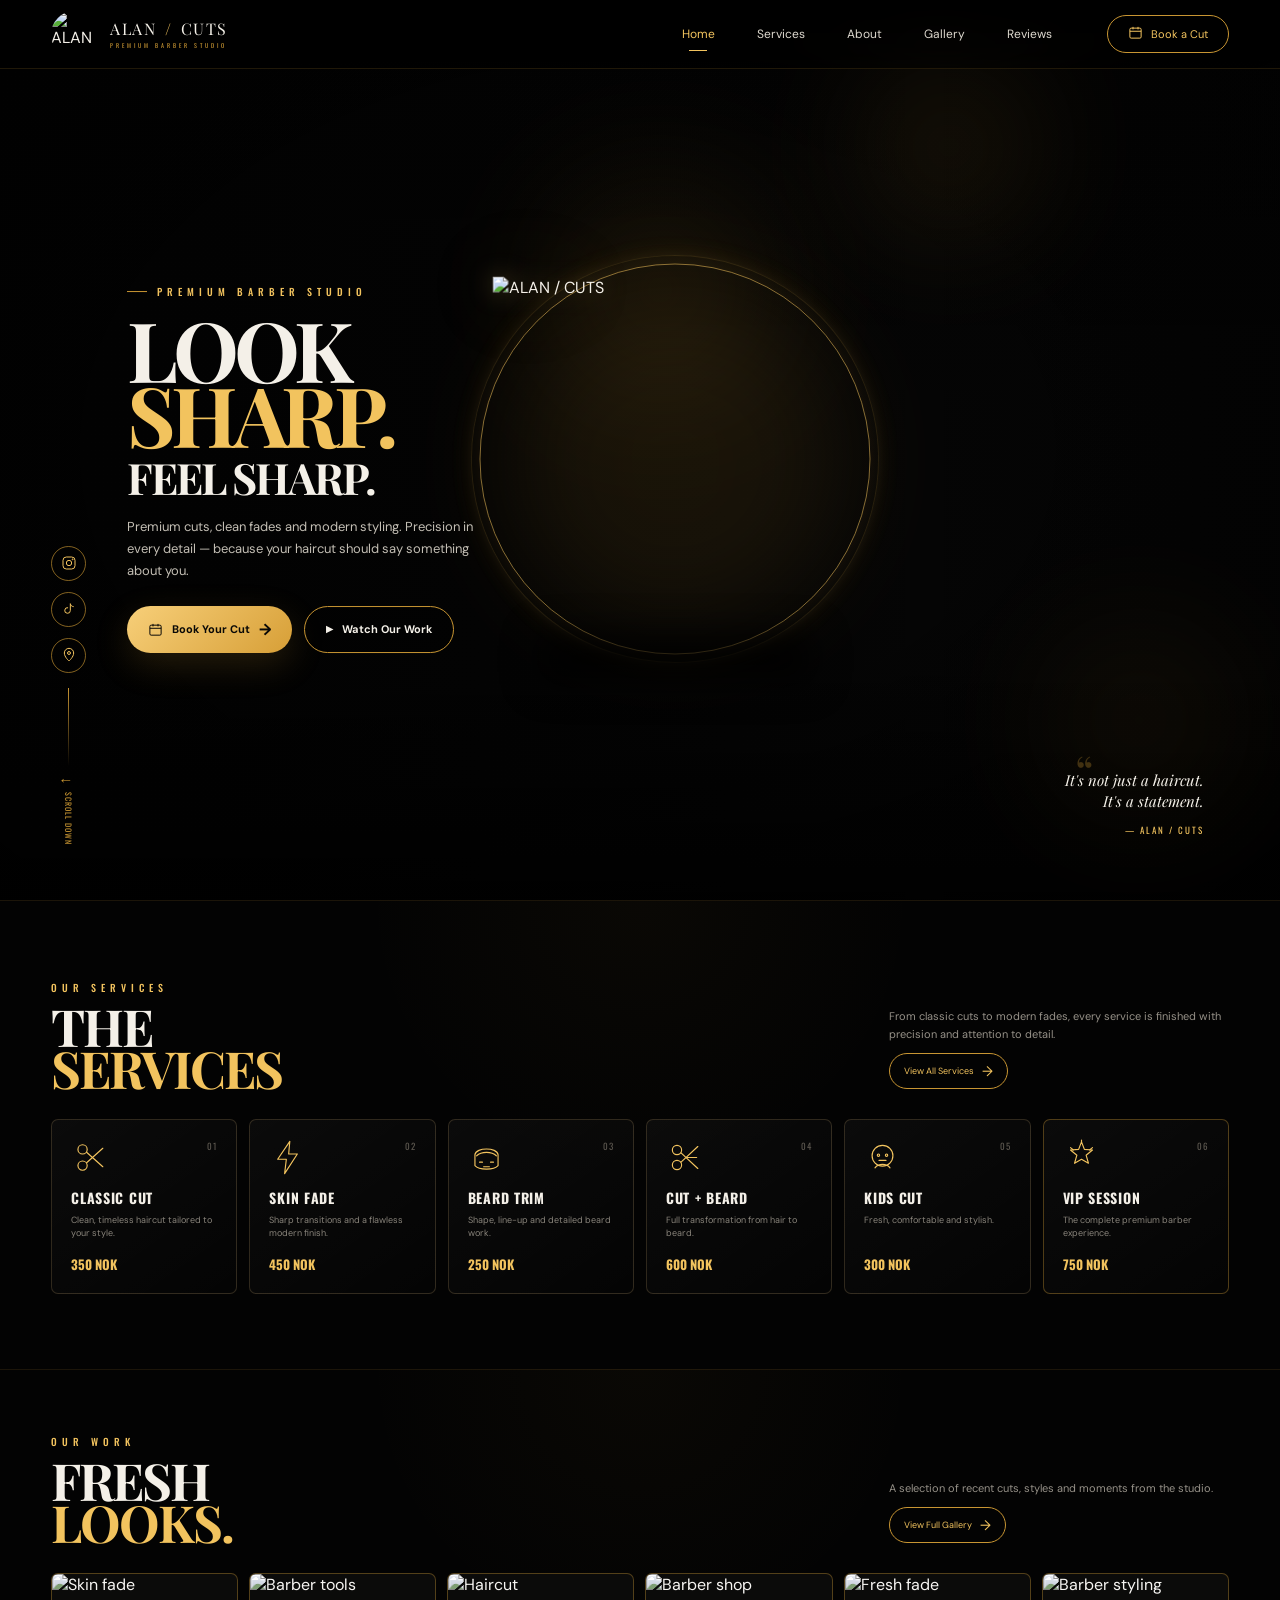
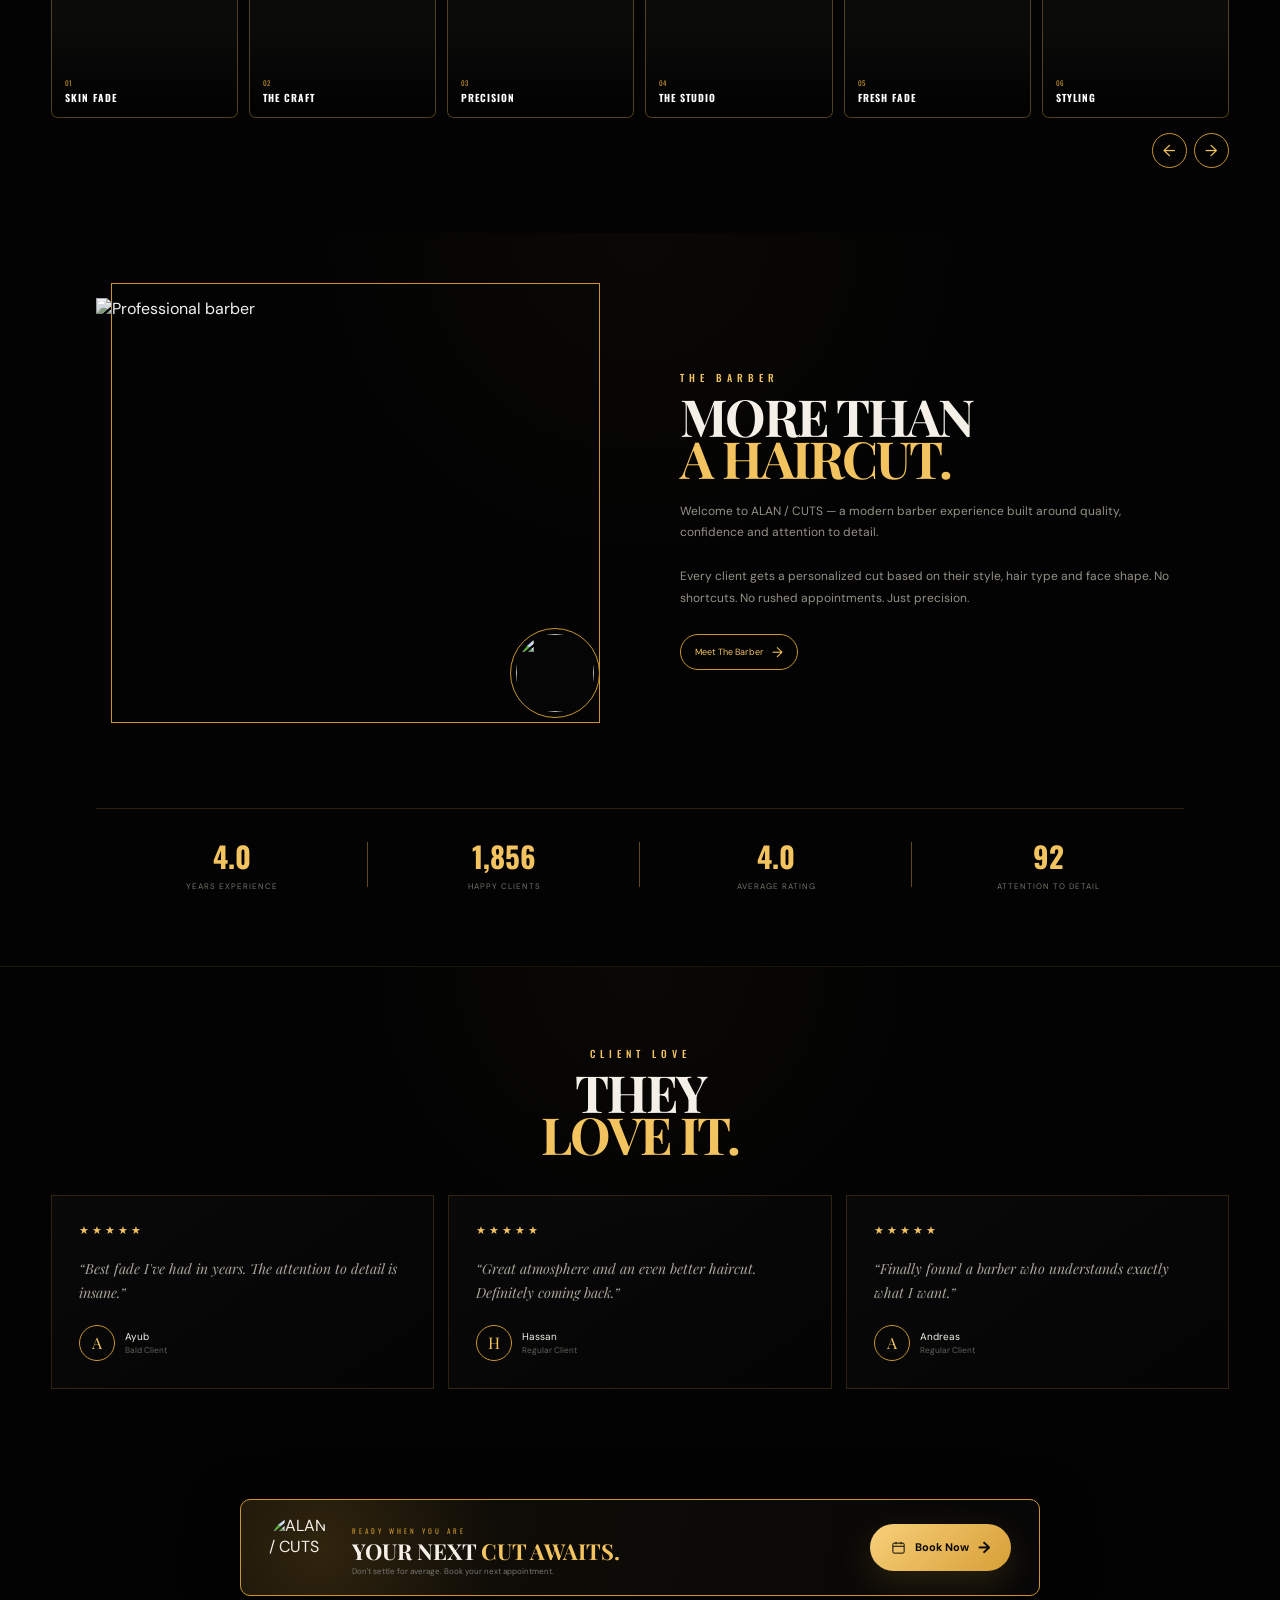
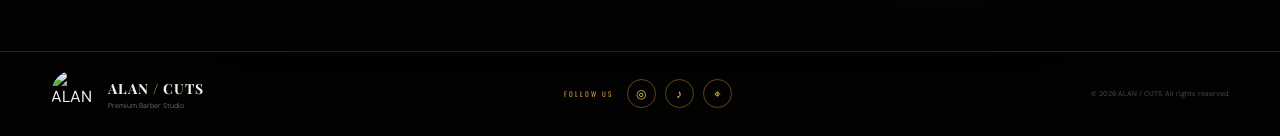
==== commit 36103084: "Update index.html" ====
--- a/cuts/index.html
+++ b/cuts/index.html
@@ -9,7 +9,7 @@
     >
 
     <title>ALAN / CUTS — Premium Barber Studio</title>
-        <link rel="icon" type="image/png" href="./assets/logo.png?v=2">
+        <link rel="icon" type="image/png" href="logo.png?v=2">
 
     <meta
         name="description"
@@ -38,7 +38,7 @@
 <div class="loader" id="loader">
 
     <div class="loader-logo">
-        <img src="assets/logo.png" alt="ALAN / CUTS">
+        <img src="logo.png" alt="ALAN / CUTS">
     </div>
 
     <div class="loader-line">
@@ -61,7 +61,7 @@
         <a href="#home" class="brand">
 
             <img
-                src="assets/logo.png"
+                src="logo.png"
                 alt="ALAN / CUTS"
             >
 
@@ -251,7 +251,7 @@
             <div class="emblem-glow"></div>
 
             <img
-                src="assets/logo.png"
+                src="logo.png"
                 alt="ALAN / CUTS"
             >
 
@@ -670,7 +670,7 @@
             <div class="about-frame"></div>
 
             <div class="about-mini-logo">
-                <img src="assets/logo.png" alt="">
+                <img src="logo.png" alt="">
             </div>
 
         </div>
@@ -867,7 +867,7 @@
 
         <div class="booking-logo">
 
-            <img src="assets/logo.png" alt="ALAN / CUTS">
+            <img src="logo.png" alt="ALAN / CUTS">
 
         </div>
 
@@ -922,7 +922,7 @@
 
         <div class="footer-brand">
 
-            <img src="assets/logo.png" alt="ALAN / CUTS">
+            <img src="logo.png" alt="ALAN / CUTS">
 
             <div>
                 <strong>
